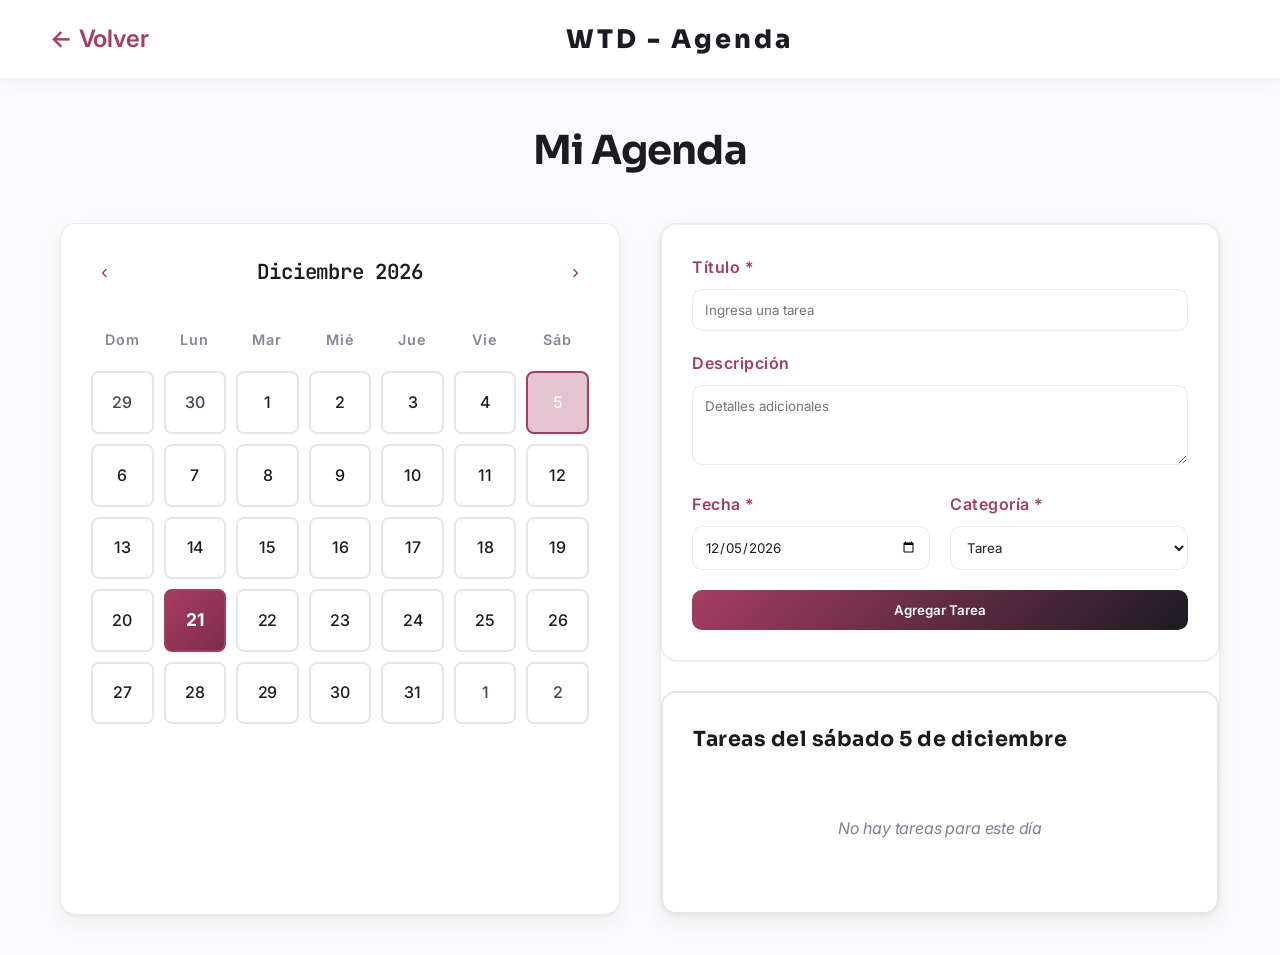
==== frontend/agenda.html @ 8a1279b1 "feat: rediseño visual en modo claro, paleta limpia y gráficos de actividad - Migra las 6 páginas de " ====
<!DOCTYPE html>
<html lang="es">
<head>
    <meta charset="UTF-8">
    <meta name="viewport" content="width=device-width, initial-scale=1.0">
    <title>Agenda - WTD</title>
    <style>
        * {
            margin: 0;
            padding: 0;
            box-sizing: border-box;
        }

        body {
            font-family: 'Segoe UI', Tahoma, Geneva, Verdana, sans-serif;
            background: linear-gradient(135deg, #fbfbfd 0%, #f3f3f6 100%);
            color: #1c1b22;
            line-height: 1.6;
        }

        /* Header */
        header {
            background: rgba(255, 255, 255, 0.9);
            backdrop-filter: blur(10px);
            border-bottom: 2px solid #a63d63;
            padding: 15px 40px;
            display: flex;
            justify-content: space-between;
            align-items: center;
            position: sticky;
            top: 0;
            z-index: 50;
            box-shadow: 0 2px 20px rgba(28, 27, 34, 0.055);
        }

        .logo {
            font-size: 1.6em;
            font-weight: 800;
            color: #a63d63;
            letter-spacing: 1px;
        }

        .back-btn {
            background: none;
            border: none;
            color: #a63d63;
            font-size: 1.5em;
            cursor: pointer;
            transition: all 0.3s;
            padding: 5px 10px;
        }

        .back-btn:hover {
            transform: translateX(-5px);
        }

        /* Main Container */
        .container {
            max-width: 1200px;
            margin: 0 auto;
            padding: 40px 20px;
        }

        .page-title {
            font-size: 2.5em;
            color: #1c1b22;
            margin-bottom: 40px;
            text-align: center;
            letter-spacing: 1px;
        }

        /* Layout */
        .agenda-layout {
            display: grid;
            grid-template-columns: 1fr 1fr;
            gap: 40px;
        }

        /* Calendar */
        .calendar-section {
            background: linear-gradient(135deg, rgba(255, 255, 255, 0.92) 0%, rgba(255, 255, 255, 0.95) 100%);
            border: 2px solid rgba(28, 27, 34, 0.11);
            border-radius: 15px;
            padding: 30px;
            backdrop-filter: blur(5px);
        }

        .calendar-header {
            display: flex;
            justify-content: space-between;
            align-items: center;
            margin-bottom: 30px;
        }

        .calendar-nav button {
            background: none;
            border: none;
            color: #a63d63;
            font-size: 1.3em;
            cursor: pointer;
            transition: all 0.3s;
            padding: 5px 10px;
        }

        .calendar-nav button:hover {
            transform: scale(1.2);
        }

        .current-date {
            font-size: 1.3em;
            color: #1c1b22;
            font-weight: 600;
        }

        .calendar-grid {
            display: grid;
            grid-template-columns: repeat(7, 1fr);
            gap: 10px;
            margin-bottom: 30px;
        }

        .day-header {
            text-align: center;
            color: #8c8499;
            font-size: 0.9em;
            font-weight: 600;
            padding: 10px 0;
            letter-spacing: 1px;
        }

        .day-cell {
            aspect-ratio: 1;
            display: flex;
            align-items: center;
            justify-content: center;
            border: 2px solid rgba(28, 27, 34, 0.11);
            border-radius: 8px;
            cursor: pointer;
            transition: all 0.3s;
            font-weight: 500;
            color: #1c1b22;
        }

        .day-cell:hover {
            border-color: #a63d63;
            background: rgba(28, 27, 34, 0.055);
        }

        .day-cell.other-month {
            color: #4a4458;
            cursor: default;
        }

        .day-cell.today {
            background: #a63d63;
            border-color: #a63d63;
            color: white;
        }

        .day-cell.selected {
            background: rgba(166, 61, 99, 0.3);
            border-color: #a63d63;
        }

        .day-cell.special-date {
            background: linear-gradient(135deg, #a63d63 0%, #7d2c4a 100%);
            border-color: #a63d63;
            color: white;
            font-weight: bold;
        }

        .day-cell.anniversary {
            background: linear-gradient(135deg, #a63d63 0%, #7d2c4a 100%);
            border-color: #a63d63;
            color: white;
            font-weight: bold;
            font-size: 1.1em;
        }

        .day-cell.semi-anniversary {
            background: linear-gradient(135deg, #2e2c36 0%, #1c1b22 100%);
            border-color: #2e2c36;
            color: white;
            font-weight: bold;
        }

        /* Tasks Section */
        .tasks-section {
            display: flex;
            flex-direction: column;
            gap: 30px;
        }

        /* Add Task Form */
        .add-task-form {
            background: linear-gradient(135deg, rgba(255, 255, 255, 0.92) 0%, rgba(255, 255, 255, 0.95) 100%);
            border: 2px solid rgba(28, 27, 34, 0.11);
            border-radius: 15px;
            padding: 30px;
            backdrop-filter: blur(5px);
        }

        .form-group {
            margin-bottom: 20px;
        }

        .form-group label {
            display: block;
            margin-bottom: 8px;
            color: #a63d63;
            font-weight: 600;
            letter-spacing: 0.5px;
        }

        .form-group input,
        .form-group textarea,
        .form-group select {
            width: 100%;
            padding: 12px;
            background: rgba(246, 243, 252, 0.9);
            border: 2px solid rgba(28, 27, 34, 0.11);
            border-radius: 8px;
            color: #1c1b22;
            font-family: inherit;
            transition: border-color 0.3s;
        }

        .form-group input:focus,
        .form-group textarea:focus,
        .form-group select:focus {
            outline: none;
            border-color: #a63d63;
        }

        .form-group textarea {
            resize: vertical;
            min-height: 80px;
        }

        .form-row {
            display: grid;
            grid-template-columns: 1fr 1fr;
            gap: 20px;
        }

        .btn {
            background: linear-gradient(135deg, #a63d63 0%, #1c1b22 100%);
            color: white;
            border: none;
            padding: 12px 30px;
            border-radius: 8px;
            cursor: pointer;
            font-weight: 600;
            transition: all 0.3s;
            width: 100%;
        }

        .btn:hover {
            transform: translateY(-2px);
            box-shadow: 0 10px 25px rgba(166, 61, 99, 0.3);
        }

        .btn:active {
            transform: translateY(0);
        }

        /* Tasks List */
        .tasks-list {
            background: linear-gradient(135deg, rgba(255, 255, 255, 0.92) 0%, rgba(255, 255, 255, 0.95) 100%);
            border: 2px solid rgba(28, 27, 34, 0.11);
            border-radius: 15px;
            padding: 30px;
            backdrop-filter: blur(5px);
        }

        .tasks-list h3 {
            color: #1c1b22;
            margin-bottom: 20px;
            font-size: 1.3em;
            letter-spacing: 0.5px;
        }

        .task-item {
            background: rgba(246, 243, 252, 0.9);
            padding: 20px;
            border-left: 4px solid #a63d63;
            border-radius: 8px;
            margin-bottom: 15px;
            display: flex;
            justify-content: space-between;
            align-items: flex-start;
            gap: 15px;
            transition: all 0.3s;
        }

        .task-item:hover {
            background: rgba(28, 27, 34, 0.028);
            transform: translateX(5px);
        }

        .task-item.completed {
            opacity: 0.6;
            border-left-color: #8c8499;
        }

        .task-item.completed .task-title {
            text-decoration: line-through;
            color: #8c8499;
        }

        .task-content {
            flex: 1;
        }

        .task-title {
            font-weight: 600;
            color: #1c1b22;
            margin-bottom: 5px;
        }

        .task-description {
            color: #8c8499;
            font-size: 0.9em;
            margin-bottom: 8px;
        }

        .task-meta {
            display: flex;
            gap: 15px;
            font-size: 0.85em;
            color: #5b5468;
        }

        .task-category {
            background: rgba(28, 27, 34, 0.11);
            color: #a63d63;
            padding: 3px 10px;
            border-radius: 12px;
        }

        .task-category[data-category="Cumples"] {
            background: rgba(192, 38, 211, 0.3);
            color: #a63d63;
            font-weight: 700;
        }

        .task-item.cumples-task {
            border-left-color: #a63d63;
        }

        .task-item.cumples-task .task-title {
            color: #a63d63;
            font-weight: 700;
        }

        .task-actions {
            display: flex;
            gap: 10px;
        }

        .task-btn {
            background: none;
            border: none;
            color: #8c8499;
            cursor: pointer;
            font-size: 1.2em;
            transition: all 0.3s;
            padding: 5px;
        }

        .task-btn:hover {
            color: #a63d63;
        }

        .no-tasks {
            text-align: center;
            color: #5b5468;
            padding: 40px 20px;
            font-style: italic;
        }

        /* Delete Modal */
        .delete-modal {
            position: fixed;
            top: 0;
            left: 0;
            width: 100%;
            height: 100%;
            background: rgba(46, 32, 60, 0.7);
            display: none;
            justify-content: center;
            align-items: center;
            z-index: 100;
            opacity: 0;
            transition: opacity 0.3s;
        }

        .delete-modal.active {
            display: flex;
            opacity: 1;
        }

        .delete-modal-content {
            background: linear-gradient(135deg, rgba(255, 255, 255, 0.9) 0%, rgba(255, 255, 255, 0.95) 100%);
            border: 2px solid #a63d63;
            border-radius: 15px;
            padding: 40px;
            max-width: 400px;
            text-align: center;
            backdrop-filter: blur(10px);
            animation: slideUp 0.3s ease;
        }

        .delete-modal-content.anniversary {
            border-color: #a63d63;
            background: linear-gradient(135deg, rgba(255, 255, 255, 0.98) 0%, rgba(255, 255, 255, 0.98) 100%);
            box-shadow: 0 0 30px rgba(219, 39, 119, 0.3);
        }

        @keyframes slideUp {
            from {
                transform: translateY(30px);
                opacity: 0;
            }
            to {
                transform: translateY(0);
                opacity: 1;
            }
        }

        .delete-modal-icon {
            font-size: 3em;
            margin-bottom: 20px;
        }

        .delete-modal-text {
            font-size: 1.2em;
            color: #1c1b22;
            margin-bottom: 30px;
            line-height: 1.6;
        }

        .delete-modal-text.anniversary {
            color: #a63d63;
            font-size: 1.4em;
            font-weight: 700;
        }

        .delete-modal-buttons {
            display: flex;
            gap: 15px;
            justify-content: center;
        }

        .delete-modal-btn {
            padding: 12px 30px;
            border: none;
            border-radius: 8px;
            font-weight: 600;
            cursor: pointer;
            transition: all 0.3s;
            font-size: 1em;
        }

        .delete-modal-btn.cancel {
            background: rgba(28, 27, 34, 0.11);
            color: #1c1b22;
            border: 2px solid rgba(166, 61, 99, 0.3);
        }

        .delete-modal-btn.cancel:hover {
            background: rgba(28, 27, 34, 0.055);
            border-color: rgba(166, 61, 99, 0.5);
        }

        .delete-modal-btn.confirm {
            background: #a63d63;
            color: white;
        }

        .delete-modal-btn.confirm:hover {
            background: #1c1b22;
            transform: scale(1.05);
        }

        .delete-modal-btn.anniversary {
            background: #a63d63;
        }

        .delete-modal-btn.anniversary:hover {
            background: #a63d63;
            transform: scale(1.05);
        }

        /* Responsive */
        @media (max-width: 1024px) {
            .agenda-layout {
                grid-template-columns: 1fr;
            }
        }

        @media (max-width: 768px) {
            .container {
                padding: 20px;
            }

            .page-title {
                font-size: 1.8em;
            }

            .form-row {
                grid-template-columns: 1fr;
            }

            .task-item {
                flex-direction: column;
            }

            .task-actions {
                justify-content: flex-end;
            }
        }
    </style>
    <link rel="stylesheet" href="css/theme.css?v=1">
</head>
<body>
    <!-- Header -->
    <header>
        <a href="index.html" class="back-btn">← Volver</a>
        <div class="logo">WTD - Agenda</div>
        <div style="width: 40px;"></div>
    </header>

    <!-- Container -->
    <div class="container">
        <h1 class="page-title">Mi Agenda</h1>

        <div class="agenda-layout">
            <!-- Calendar -->
            <div class="calendar-section">
                <div class="calendar-header">
                    <div class="calendar-nav">
                        <button id="prevMonth">‹</button>
                    </div>
                    <div class="current-date" id="currentDate">Cargando...</div>
                    <div class="calendar-nav">
                        <button id="nextMonth">›</button>
                    </div>
                </div>
                <div class="calendar-grid" id="calendar">
                    <!-- Se genera con JS -->
                </div>
            </div>

            <!-- Tasks -->
            <div class="tasks-section">
                <!-- Add Task Form -->
                <div class="add-task-form">
                    <form id="taskForm">
                        <div class="form-group">
                            <label for="taskTitle">Título *</label>
                            <input type="text" id="taskTitle" required placeholder="Ingresa una tarea">
                        </div>

                        <div class="form-group">
                            <label for="taskDescription">Descripción</label>
                            <textarea id="taskDescription" placeholder="Detalles adicionales"></textarea>
                        </div>

                        <div class="form-row">
                            <div class="form-group">
                                <label for="taskDate">Fecha *</label>
                                <input type="date" id="taskDate" required>
                            </div>
                            <div class="form-group">
                                <label for="taskCategory">Categoría *</label>
                                <select id="taskCategory" required>
                                    <option value="Tarea">Tarea</option>
                                    <option value="Clase">Clase</option>
                                    <option value="Watchlist">Watchlist</option>
                                    <option value="Cumples">Cumples</option>
                                    <option value="Otra">Otra</option>
                                </select>
                            </div>
                        </div>

                        <button type="submit" class="btn">Agregar Tarea</button>
                    </form>
                </div>

                <!-- Tasks List -->
                <div class="tasks-list">
                    <h3>Tareas del <span id="selectedDateDisplay">hoy</span></h3>
                    <div id="tasksList">
                        <p class="no-tasks">No hay tareas para este día</p>
                    </div>
                </div>
            </div>
        </div>
    </div>

    <!-- Delete Modal -->
    <div class="delete-modal" id="deleteModal">
        <div class="delete-modal-content" id="deleteModalContent">
            <div class="delete-modal-icon">💔</div>
            <p class="delete-modal-text">Amorcito, ¿segura que querés eliminar la tarea?</p>
            <div class="delete-modal-buttons">
                <button class="delete-modal-btn cancel" onclick="closeDeleteModal()">Cancelar</button>
                <button class="delete-modal-btn confirm" onclick="confirmDelete()">Eliminar</button>
            </div>
        </div>
    </div>

    <script>
        // Close modal when clicking outside
        document.getElementById('deleteModal').addEventListener('click', (e) => {
            if (e.target.id === 'deleteModal') {
                closeDeleteModal();
            }
        });
    </script>

    <script>
        // State
        let currentDate = new Date();
        let selectedDate = new Date();
        let tasks = JSON.parse(localStorage.getItem('wtdTasks')) || [];

        // Render Calendar
        function renderCalendar() {
            const year = currentDate.getFullYear();
            const month = currentDate.getMonth();

            // Update header
            const monthNames = ['Enero', 'Febrero', 'Marzo', 'Abril', 'Mayo', 'Junio',
                'Julio', 'Agosto', 'Septiembre', 'Octubre', 'Noviembre', 'Diciembre'];
            document.getElementById('currentDate').textContent = `${monthNames[month]} ${year}`;

            // Clear calendar
            const calendar = document.getElementById('calendar');
            calendar.innerHTML = '';

            // Day headers
            const dayNames = ['Dom', 'Lun', 'Mar', 'Mié', 'Jue', 'Vie', 'Sáb'];
            dayNames.forEach(day => {
                const header = document.createElement('div');
                header.className = 'day-header';
                header.textContent = day;
                calendar.appendChild(header);
            });

            // First day of month
            const firstDay = new Date(year, month, 1).getDay();

            // Days from previous month
            const prevMonthDays = new Date(year, month, 0).getDate();
            for (let i = firstDay - 1; i >= 0; i--) {
                const cell = createDayCell(prevMonthDays - i, true);
                calendar.appendChild(cell);
            }

            // Days of current month
            const daysInMonth = new Date(year, month + 1, 0).getDate();
            for (let i = 1; i <= daysInMonth; i++) {
                const cell = createDayCell(i, false);
                calendar.appendChild(cell);
            }

            // Days from next month
            const totalCells = calendar.children.length - 7; // Excluding headers
            const remainingCells = 35 - totalCells;
            for (let i = 1; i <= remainingCells; i++) {
                const cell = createDayCell(i, true);
                calendar.appendChild(cell);
            }
        }

        function createDayCell(day, otherMonth) {
            const cell = document.createElement('div');
            cell.className = 'day-cell';
            cell.textContent = day;

            if (otherMonth) {
                cell.classList.add('other-month');
            } else {
                const year = currentDate.getFullYear();
                const month = currentDate.getMonth();
                const date = new Date(year, month, day);

                // Mark special dates
                if (day === 21) {
                    if (month === 11) { // December
                        cell.classList.add('anniversary');
                    } else if (month === 5) { // June
                        cell.classList.add('semi-anniversary');
                    } else {
                        cell.classList.add('special-date');
                    }
                }

                // Mark today
                const today = new Date();
                if (date.toDateString() === today.toDateString()) {
                    cell.classList.add('today');
                }

                // Mark selected
                if (date.toDateString() === selectedDate.toDateString()) {
                    cell.classList.add('selected');
                }

                // Click handler
                cell.addEventListener('click', () => {
                    selectedDate = date;
                    renderCalendar();
                    renderTasks();
                });
            }

            return cell;
        }

        // Render Tasks
        function renderTasks() {
            const tasksList = document.getElementById('tasksList');
            const selectedDateStr = selectedDate.toISOString().split('T')[0];

            const dayNames = ['domingo', 'lunes', 'martes', 'miércoles', 'jueves', 'viernes', 'sábado'];
            const monthNames = ['enero', 'febrero', 'marzo', 'abril', 'mayo', 'junio',
                'julio', 'agosto', 'septiembre', 'octubre', 'noviembre', 'diciembre'];

            const day = selectedDate.getDate();
            const month = selectedDate.getMonth();

            const dateDisplay = `${dayNames[selectedDate.getDay()]} ${day} de ${monthNames[month]}`;
            document.getElementById('selectedDateDisplay').textContent = dateDisplay;

            const dayTasks = tasks.filter(t => t.date === selectedDateStr);

            if (dayTasks.length === 0) {
                tasksList.innerHTML = '<p class="no-tasks">No hay tareas para este día</p>';
                return;
            }

            tasksList.innerHTML = dayTasks.map((task, index) => `
                <div class="task-item ${task.completed ? 'completed' : ''} ${task.category === 'Cumples' ? 'cumples-task' : ''}">
                    <div class="task-content">
                        <div class="task-title">${task.title}</div>
                        ${task.description ? `<div class="task-description">${task.description}</div>` : ''}
                        <div class="task-meta">
                            <span class="task-category" data-category="${task.category}">${task.category}</span>
                        </div>
                    </div>
                    <div class="task-actions">
                        <button class="task-btn" onclick="toggleTask('${selectedDateStr}', ${index})" title="Completar">
                            ${task.completed ? '✓' : '○'}
                        </button>
                        <button class="task-btn" onclick="deleteTask('${selectedDateStr}', ${index})" title="Eliminar">
                            ✕
                        </button>
                    </div>
                </div>
            `).join('');
        }

        // Toggle Task
        function toggleTask(dateStr, index) {
            const dayTasks = tasks.filter(t => t.date === dateStr);
            const task = dayTasks[index];
            const taskIndex = tasks.indexOf(task);
            tasks[taskIndex].completed = !tasks[taskIndex].completed;
            saveTasks();
            renderTasks();
        }

        // Delete Task
        let deleteData = null;

        function deleteTask(dateStr, index) {
            deleteData = { dateStr, index };

            // Check if it's a special date (21st)
            const date = new Date(dateStr + 'T00:00:00');
            const day = date.getDate();
            const month = date.getMonth();

            const modalContent = document.getElementById('deleteModalContent');
            const modalText = modalContent.querySelector('.delete-modal-text');
            const confirmBtn = modalContent.querySelector('.delete-modal-btn.confirm');
            const modalIcon = modalContent.querySelector('.delete-modal-icon');

            if (day === 21) {
                modalContent.classList.add('anniversary');
                modalIcon.textContent = '💔💔💔';
                modalText.classList.add('anniversary');
                modalText.textContent = '¡¿QUERÉS CORTAR CONMIGO?!';
                confirmBtn.classList.add('anniversary');
                confirmBtn.classList.remove('confirm');
            } else {
                modalContent.classList.remove('anniversary');
                modalIcon.textContent = '💔';
                modalText.classList.remove('anniversary');
                modalText.textContent = 'Amorcito, ¿segura que querés eliminar la tarea?';
                confirmBtn.classList.remove('anniversary');
                confirmBtn.classList.add('confirm');
            }

            document.getElementById('deleteModal').classList.add('active');
        }

        function closeDeleteModal() {
            document.getElementById('deleteModal').classList.remove('active');
            deleteData = null;
        }

        function confirmDelete() {
            if (!deleteData) return;

            const { dateStr, index } = deleteData;
            const dayTasks = tasks.filter(t => t.date === dateStr);
            const task = dayTasks[index];
            const taskIndex = tasks.indexOf(task);
            tasks.splice(taskIndex, 1);
            saveTasks();
            renderTasks();
            closeDeleteModal();
        }

        // Save Tasks
        function saveTasks() {
            localStorage.setItem('wtdTasks', JSON.stringify(tasks));
        }

        // Form Submit
        document.getElementById('taskForm').addEventListener('submit', (e) => {
            e.preventDefault();

            const title = document.getElementById('taskTitle').value;
            const description = document.getElementById('taskDescription').value;
            const date = document.getElementById('taskDate').value;
            const category = document.getElementById('taskCategory').value;

            tasks.push({
                title,
                description,
                date,
                category,
                completed: false
            });

            saveTasks();

            // Select the date of the new task
            selectedDate = new Date(date + 'T00:00:00');

            // Reset form
            document.getElementById('taskForm').reset();
            document.getElementById('taskDate').value = selectedDate.toISOString().split('T')[0];

            renderCalendar();
            renderTasks();
        });

        // Calendar Navigation
        document.getElementById('prevMonth').addEventListener('click', () => {
            currentDate.setMonth(currentDate.getMonth() - 1);
            renderCalendar();
        });

        document.getElementById('nextMonth').addEventListener('click', () => {
            currentDate.setMonth(currentDate.getMonth() + 1);
            renderCalendar();
        });

        // Initialize
        document.getElementById('taskDate').valueAsDate = new Date();
        renderCalendar();
        renderTasks();
    </script>
</body>
</html>
---- frontend/css/theme.css ----
/* ── WTD · capa de diseño moderna (se carga después del <style> inline) ── */
@import url('https://fonts.googleapis.com/css2?family=Inter:wght@400;500;600;700&family=Sora:wght@600;700;800&family=JetBrains+Mono:wght@500;700&display=swap');

:root {
    --ink:        #1c1b22;
    --ink-2:      #45424f;
    --muted:      #837e90;
    --line:       rgba(28, 27, 34, 0.09);
    --line-soft:  rgba(28, 27, 34, 0.055);
    --surface:    #ffffff;
    --bg:         #fbfbfd;
    --accent:     #a63d63;
    --accent-ink: #7d2c4a;
    --accent-bg:  rgba(166, 61, 99, 0.07);
    --ok:         #0f9d6b;
    --danger:     #e11d48;
    --r:          16px;
    --shadow-sm:  0 1px 2px rgba(28,27,34,.05), 0 1px 3px rgba(28,27,34,.04);
    --shadow-md:  0 2px 4px rgba(28,27,34,.04), 0 8px 24px rgba(28,27,34,.06);
    --shadow-lg:  0 4px 8px rgba(28,27,34,.04), 0 24px 56px rgba(28,27,34,.10);
}

/* ── Tipografía ── */
body {
    font-family: 'Inter', -apple-system, BlinkMacSystemFont, 'Segoe UI', sans-serif !important;
    background: var(--bg) !important;
    color: var(--ink);
    -webkit-font-smoothing: antialiased;
    letter-spacing: -0.011em;
}

.logo, .hero-title, .page-title, .section-title, .upcoming-header h2,
.login-header, .current-month, h1, h2, h3 {
    font-family: 'Sora', 'Inter', sans-serif !important;
    letter-spacing: -0.02em;
}

.counter-display, .days-number, .ring-value, .stat-num, .stat-chip-num,
.group-count, .task-time, .current-date {
    font-family: 'JetBrains Mono', ui-monospace, monospace !important;
    font-variant-numeric: tabular-nums;
}

.hero-title {
    background: linear-gradient(120deg, var(--ink) 0%, var(--ink) 45%, var(--accent) 100%) !important;
    -webkit-background-clip: text !important;
    background-clip: text !important;
    -webkit-text-fill-color: transparent !important;
}

/* ── Header ── */
header {
    background: rgba(255, 255, 255, 0.82) !important;
    backdrop-filter: saturate(180%) blur(14px);
    -webkit-backdrop-filter: saturate(180%) blur(14px);
    border-bottom: 1px solid var(--line-soft) !important;
}
.logo { color: var(--ink) !important; letter-spacing: 3px !important; }
.hamburger span { background: var(--ink-2) !important; }

/* ── Sidebar ── */
.sidebar {
    background: var(--surface) !important;
    border-right: 1px solid var(--line) !important;
    box-shadow: var(--shadow-lg);
}
.sidebar nav a { color: var(--ink-2) !important; border-radius: 10px !important; font-weight: 500; }
.sidebar nav a:hover { background: rgba(28,27,34,.04) !important; color: var(--ink) !important; }
.sidebar nav a.active { background: var(--accent-bg) !important; color: var(--accent) !important; }
.sidebar nav a.logout-link { color: var(--danger) !important; }
.sidebar-overlay { background: rgba(28, 27, 34, 0.28) !important; backdrop-filter: blur(2px); }

/* ── Superficies: tarjetas, paneles, items ── */
.counter-block, .stat-card, .task-card, .task-item, .upcoming-item, .group,
.calendar-section, .tasks-section, .right-panel, .section, .add-task-form,
.item-row, .stat-chip, .login-container, .drawer, .detail-panel,
.task-detail-panel, .modal, .delete-modal-content, .modal-overlay > div {
    background: var(--surface) !important;
    border: 1px solid var(--line) !important;
    border-radius: var(--r) !important;
    box-shadow: var(--shadow-sm);
}

.counter-block, .login-container, .calendar-section, .tasks-section,
.right-panel, .drawer, .detail-panel, .task-detail-panel,
.delete-modal-content { box-shadow: var(--shadow-md); }

.drawer, .detail-panel, .task-detail-panel, .delete-modal-content,
.modal { box-shadow: var(--shadow-lg); }

.stat-card:hover, .task-card:hover, .upcoming-item:hover, .item-row:hover {
    box-shadow: var(--shadow-md);
    border-color: rgba(28,27,34,.14) !important;
}

/* ── Números y acentos ── */
.days-number, .counter-display, .stat-num, .ring-value { color: var(--ink) !important; }
.days-label, .stat-name, .counter-label, .numbers-title, .ring-sublabel,
.hero-eyebrow { color: var(--muted) !important; }
.hero-subtitle, .page-subtitle { color: var(--muted) !important; }

.romantic-phrase {
    background: var(--accent-bg) !important;
    border: 1px solid rgba(166, 61, 99, 0.14) !important;
    border-left: 3px solid var(--accent) !important;
    border-radius: 4px var(--r) var(--r) 4px !important;
}
.romantic-phrase p { color: var(--accent-ink) !important; }

/* ── Botones ── */
.hero-btn, .btn, .login-btn, .new-task-btn, .btn-submit, .today-btn,
.modal-btn, .delete-modal-btn, .tdp-btn, .detail-btn, .filter-btn, .tab-btn {
    font-family: 'Inter', sans-serif !important;
    border-radius: 10px !important;
    font-weight: 600 !important;
    transition: transform .15s ease, box-shadow .2s ease, background .2s ease !important;
}
.hero-btn.primary, .login-btn, .new-task-btn, .btn-submit, .modal-btn.confirm,
.delete-modal-btn.confirm {
    background: var(--ink) !important;
    color: #fff !important;
    border: 1px solid var(--ink) !important;
    box-shadow: var(--shadow-sm);
}
.hero-btn.primary:hover, .login-btn:hover, .new-task-btn:hover,
.btn-submit:hover { transform: translateY(-1px); box-shadow: var(--shadow-md); }

.hero-btn.secondary, .btn-cancel, .modal-btn.cancel, .delete-modal-btn.cancel,
.today-btn {
    background: var(--surface) !important;
    color: var(--ink) !important;
    border: 1px solid var(--line) !important;
}
.hero-btn.secondary:hover, .btn-cancel:hover, .today-btn:hover {
    background: #f6f6f9 !important;
    border-color: rgba(28,27,34,.16) !important;
}
.delete-modal-btn.confirm, .modal-btn.confirm, .tdp-btn.delete, .detail-btn.delete {
    background: var(--danger) !important;
    border-color: var(--danger) !important;
    color: #fff !important;
}

/* ── Inputs ── */
input, select, textarea {
    font-family: 'Inter', sans-serif !important;
    background: #fff !important;
    color: var(--ink) !important;
    border: 1px solid var(--line) !important;
    border-radius: 10px !important;
    transition: border-color .18s, box-shadow .18s;
}
input:focus, select:focus, textarea:focus {
    outline: none !important;
    border-color: var(--accent) !important;
    box-shadow: 0 0 0 3px rgba(166, 61, 99, 0.12) !important;
}

/* ── Anillo del aniversario ── */
.ring-bg { stroke: rgba(28,27,34,.08) !important; }

/* ── Overlays ── */
.detail-overlay, .drawer-overlay, .task-detail-overlay, .modal-overlay,
.delete-modal {
    background: rgba(28, 27, 34, 0.26) !important;
    backdrop-filter: blur(3px);
    -webkit-backdrop-filter: blur(3px);
}

/* ── Footer ── */
footer {
    background: transparent !important;
    border-top: 1px solid var(--line-soft) !important;
    color: var(--muted) !important;
}
.footer-link { color: var(--accent) !important; }

/* ── Scrollbar ── */
::-webkit-scrollbar { width: 10px; height: 10px; }
::-webkit-scrollbar-track { background: transparent; }
::-webkit-scrollbar-thumb { background: rgba(28,27,34,.14); border-radius: 8px; border: 3px solid var(--bg); }
::-webkit-scrollbar-thumb:hover { background: rgba(28,27,34,.24); }

/* ── Hero: mejor distribución ── */
.hero-left { border-right: 1px solid var(--line-soft) !important; }
.hero-right { background: transparent !important; }
.hero-left::before { display: none; }

/* ── Insights (gráficos de actividad) ── */
.insights-section {
    padding: 56px 70px;
    border-top: 1px solid var(--line-soft);
}
.insights-container { max-width: 1080px; margin: 0 auto; }
.insights-header {
    display: flex; align-items: baseline; justify-content: space-between;
    margin-bottom: 22px;
}
.insights-header h2 { font-size: 1.35em; color: var(--ink); }
.insights-sub { font-size: .8em; color: var(--muted); letter-spacing: .04em; }

.insights-grid {
    display: grid;
    grid-template-columns: 1.6fr 1fr 1fr;
    gap: 16px;
}
.insight-card {
    background: var(--surface);
    border: 1px solid var(--line);
    border-radius: var(--r);
    padding: 20px 22px;
    box-shadow: var(--shadow-sm);
    transition: box-shadow .2s, border-color .2s;
}
.insight-card:hover { box-shadow: var(--shadow-md); }
.insight-title {
    font-size: .7em; letter-spacing: .16em; text-transform: uppercase;
    color: var(--muted); margin-bottom: 18px; font-weight: 600;
}

/* Barras */
.bars { display: flex; align-items: flex-end; gap: 10px; height: 140px; }
.bar-col { flex: 1; display: flex; flex-direction: column; align-items: center; height: 100%; }
.bar-value {
    font-family: 'JetBrains Mono', monospace; font-size: .72em;
    color: var(--ink-2); height: 16px; font-weight: 700;
}
.bar-track {
    flex: 1; width: 100%; max-width: 44px; display: flex; align-items: flex-end;
    background: rgba(28,27,34,.04); border-radius: 8px; overflow: hidden;
}
.bar-fill {
    width: 100%; border-radius: 8px;
    background: linear-gradient(180deg, var(--accent) 0%, var(--accent-ink) 100%);
    min-height: 3px;
    animation: barGrow .7s cubic-bezier(.4,0,.2,1) both;
}
@keyframes barGrow { from { transform: scaleY(0); transform-origin: bottom; } }
.bar-label {
    font-size: .68em; color: var(--muted); margin-top: 8px;
    text-transform: uppercase; letter-spacing: .06em;
}

/* Donut */
.donut-row { display: flex; align-items: center; gap: 18px; }
.donut { width: 104px; height: 104px; flex-shrink: 0; transform: rotate(-90deg); }
.donut circle { fill: none; stroke-width: 4.2; }
.donut-track { stroke: rgba(28,27,34,.06); }
.donut-seg { transition: stroke-dasharray .8s ease; }
.legend { list-style: none; display: flex; flex-direction: column; gap: 8px; flex: 1; min-width: 0; }
.legend li { display: flex; align-items: center; gap: 8px; font-size: .8em; }
.legend .dot { width: 8px; height: 8px; border-radius: 50%; flex-shrink: 0; }
.legend-name { color: var(--ink-2); flex: 1; overflow: hidden; text-overflow: ellipsis; white-space: nowrap; }
.legend-num { font-family: 'JetBrains Mono', monospace; color: var(--muted); font-size: .95em; }

/* Completadas */
.progress-big {
    font-family: 'JetBrains Mono', monospace; font-size: 2.6em;
    font-weight: 700; color: var(--ink); line-height: 1; margin-bottom: 14px;
}
.progress-track { height: 8px; background: rgba(28,27,34,.06); border-radius: 99px; overflow: hidden; }
.progress-fill {
    height: 100%; width: 0; border-radius: 99px;
    background: linear-gradient(90deg, var(--ok) 0%, #34c896 100%);
    transition: width 1s cubic-bezier(.4,0,.2,1);
}
.progress-note { font-size: .78em; color: var(--muted); margin-top: 10px; }

@media (max-width: 900px) {
    .insights-section { padding: 40px 24px; }
    .insights-grid { grid-template-columns: 1fr; }
}

/* ── Detalles finales ── */
.back-link, .back-btn, .view-all-link, a { text-underline-offset: 3px; }
.back-link, .back-btn { text-decoration: none !important; color: var(--accent) !important; font-weight: 600; }
.back-link:hover, .back-btn:hover { color: var(--accent-ink) !important; }
.empty-state-text, .no-tasks, .no-upcoming { color: var(--muted) !important; }
.toast { border-radius: 12px !important; box-shadow: var(--shadow-lg) !important; }
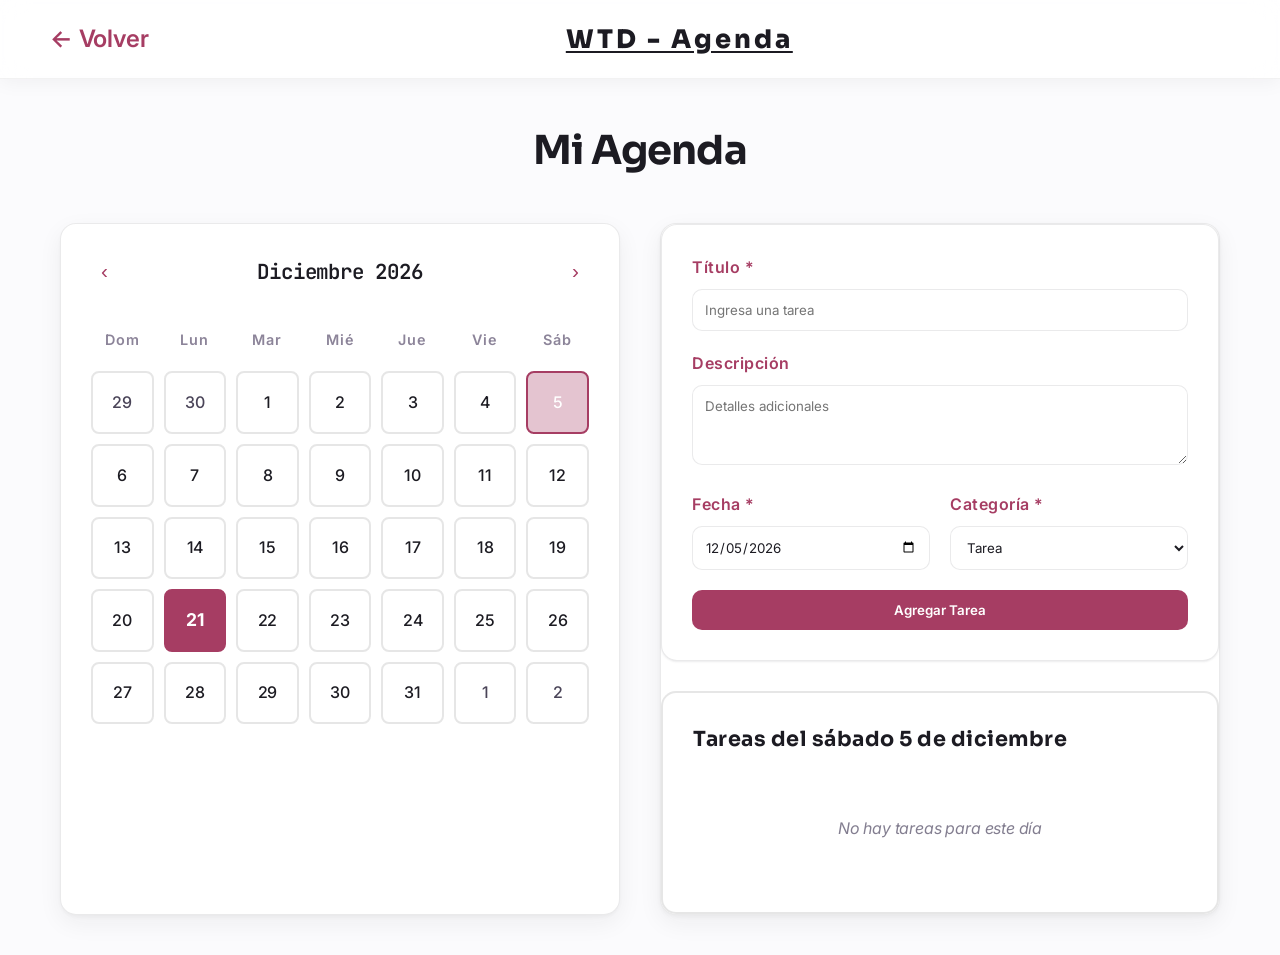
==== commit 9482c6b5: "feat: alta de tareas desde el calendario, home con agenda lateral y color plano Calendario - Saca el" ====
--- a/frontend/agenda.html
+++ b/frontend/agenda.html
@@ -13,7 +13,7 @@
 
         body {
             font-family: 'Segoe UI', Tahoma, Geneva, Verdana, sans-serif;
-            background: linear-gradient(135deg, #fbfbfd 0%, #f3f3f6 100%);
+            background: #fbfbfd;
             color: #1c1b22;
             line-height: 1.6;
         }
@@ -78,7 +78,7 @@
 
         /* Calendar */
         .calendar-section {
-            background: linear-gradient(135deg, rgba(255, 255, 255, 0.92) 0%, rgba(255, 255, 255, 0.95) 100%);
+            background: #ffffff;
             border: 2px solid rgba(28, 27, 34, 0.11);
             border-radius: 15px;
             padding: 30px;
@@ -163,14 +163,14 @@
         }
 
         .day-cell.special-date {
-            background: linear-gradient(135deg, #a63d63 0%, #7d2c4a 100%);
+            background: #a63d63;
             border-color: #a63d63;
             color: white;
             font-weight: bold;
         }
 
         .day-cell.anniversary {
-            background: linear-gradient(135deg, #a63d63 0%, #7d2c4a 100%);
+            background: #a63d63;
             border-color: #a63d63;
             color: white;
             font-weight: bold;
@@ -178,7 +178,7 @@
         }
 
         .day-cell.semi-anniversary {
-            background: linear-gradient(135deg, #2e2c36 0%, #1c1b22 100%);
+            background: #2e2c36;
             border-color: #2e2c36;
             color: white;
             font-weight: bold;
@@ -193,7 +193,7 @@
 
         /* Add Task Form */
         .add-task-form {
-            background: linear-gradient(135deg, rgba(255, 255, 255, 0.92) 0%, rgba(255, 255, 255, 0.95) 100%);
+            background: #ffffff;
             border: 2px solid rgba(28, 27, 34, 0.11);
             border-radius: 15px;
             padding: 30px;
@@ -244,7 +244,7 @@
         }
 
         .btn {
-            background: linear-gradient(135deg, #a63d63 0%, #1c1b22 100%);
+            background: #a63d63;
             color: white;
             border: none;
             padding: 12px 30px;
@@ -266,7 +266,7 @@
 
         /* Tasks List */
         .tasks-list {
-            background: linear-gradient(135deg, rgba(255, 255, 255, 0.92) 0%, rgba(255, 255, 255, 0.95) 100%);
+            background: #ffffff;
             border: 2px solid rgba(28, 27, 34, 0.11);
             border-radius: 15px;
             padding: 30px;
@@ -401,7 +401,7 @@
         }
 
         .delete-modal-content {
-            background: linear-gradient(135deg, rgba(255, 255, 255, 0.9) 0%, rgba(255, 255, 255, 0.95) 100%);
+            background: #ffffff;
             border: 2px solid #a63d63;
             border-radius: 15px;
             padding: 40px;
@@ -413,7 +413,7 @@
 
         .delete-modal-content.anniversary {
             border-color: #a63d63;
-            background: linear-gradient(135deg, rgba(255, 255, 255, 0.98) 0%, rgba(255, 255, 255, 0.98) 100%);
+            background: #ffffff;
             box-shadow: 0 0 30px rgba(219, 39, 119, 0.3);
         }
 
@@ -521,13 +521,13 @@
             }
         }
     </style>
-    <link rel="stylesheet" href="css/theme.css?v=1">
+    <link rel="stylesheet" href="css/theme.css?v=3">
 </head>
 <body>
     <!-- Header -->
     <header>
         <a href="index.html" class="back-btn">← Volver</a>
-        <div class="logo">WTD - Agenda</div>
+        <a href="index.html" class="logo">WTD - Agenda</a>
         <div style="width: 40px;"></div>
     </header>
 
--- a/frontend/css/theme.css
+++ b/frontend/css/theme.css
@@ -42,10 +42,9 @@
 }
 
 .hero-title {
-    background: linear-gradient(120deg, var(--ink) 0%, var(--ink) 45%, var(--accent) 100%) !important;
-    -webkit-background-clip: text !important;
-    background-clip: text !important;
-    -webkit-text-fill-color: transparent !important;
+    background: none !important;
+    -webkit-text-fill-color: var(--ink) !important;
+    color: var(--ink) !important;
 }
 
 /* ── Header ── */
@@ -231,7 +230,7 @@
 }
 .bar-fill {
     width: 100%; border-radius: 8px;
-    background: linear-gradient(180deg, var(--accent) 0%, var(--accent-ink) 100%);
+    background: var(--accent);
     min-height: 3px;
     animation: barGrow .7s cubic-bezier(.4,0,.2,1) both;
 }
@@ -261,7 +260,7 @@
 .progress-track { height: 8px; background: rgba(28,27,34,.06); border-radius: 99px; overflow: hidden; }
 .progress-fill {
     height: 100%; width: 0; border-radius: 99px;
-    background: linear-gradient(90deg, var(--ok) 0%, #34c896 100%);
+    background: var(--ok);
     transition: width 1s cubic-bezier(.4,0,.2,1);
 }
 .progress-note { font-size: .78em; color: var(--muted); margin-top: 10px; }
@@ -277,3 +276,84 @@
 .back-link:hover, .back-btn:hover { color: var(--accent-ink) !important; }
 .empty-state-text, .no-tasks, .no-upcoming { color: var(--muted) !important; }
 .toast { border-radius: 12px !important; box-shadow: var(--shadow-lg) !important; }
+
+/* ── Home: agenda "Lo que viene" ── */
+.hero { align-items: stretch; }
+.hero-right { justify-content: flex-start !important; padding-top: 60px !important; gap: 16px !important; }
+
+.agenda-head {
+    display: flex;
+    align-items: baseline;
+    justify-content: space-between;
+    gap: 12px;
+}
+.agenda-list {
+    display: flex;
+    flex-direction: column;
+    gap: 18px;
+    overflow-y: auto;
+    max-height: calc(100vh - 220px);
+    padding-right: 4px;
+}
+.agenda-group { display: flex; flex-direction: column; gap: 7px; }
+.agenda-day {
+    font-size: 0.7em;
+    font-weight: 700;
+    letter-spacing: 0.13em;
+    text-transform: uppercase;
+    color: var(--muted);
+    padding-bottom: 2px;
+}
+.agenda-item {
+    display: flex;
+    align-items: center;
+    gap: 11px;
+    background: var(--surface);
+    border: 1px solid var(--line);
+    border-radius: 12px;
+    padding: 11px 14px;
+    cursor: pointer;
+    box-shadow: var(--shadow-sm);
+    transition: box-shadow .18s, transform .18s;
+}
+.agenda-item:hover { box-shadow: var(--shadow-md); transform: translateX(2px); }
+.agenda-icon { font-size: 1.05em; flex-shrink: 0; }
+.agenda-text { flex: 1; min-width: 0; }
+.agenda-title {
+    font-size: 0.92em;
+    color: var(--ink);
+    white-space: nowrap;
+    overflow: hidden;
+    text-overflow: ellipsis;
+}
+.agenda-meta { font-size: 0.75em; color: var(--muted); margin-top: 2px; }
+.agenda-shared { flex-shrink: 0; font-size: 0.85em; }
+.agenda-empty {
+    color: var(--muted);
+    font-size: 0.9em;
+    font-style: italic;
+    padding: 20px 0;
+}
+
+/* ── Home: "Nuestros números" como sección propia ── */
+.numbers-section { padding: 56px 70px 0; }
+.numbers-body {
+    display: grid;
+    grid-template-columns: auto 1fr;
+    gap: 28px 40px;
+    align-items: center;
+}
+.numbers-section .numbers-title { display: none; }
+.numbers-body .numbers-top { grid-column: 1; }
+.numbers-body .stats-grid { grid-column: 2; grid-template-columns: repeat(4, 1fr); }
+.numbers-body .romantic-phrase { grid-column: 1 / -1; }
+
+@media (max-width: 900px) {
+    .numbers-section { padding: 40px 24px 0; }
+    .numbers-body { grid-template-columns: 1fr; }
+    .numbers-body .numbers-top, .numbers-body .stats-grid { grid-column: 1; }
+    .numbers-body .stats-grid { grid-template-columns: 1fr 1fr; }
+    .agenda-list { max-height: none; }
+}
+
+.counter-display { white-space: nowrap; font-size: clamp(1.3em, 2.3vw, 2.1em) !important; }
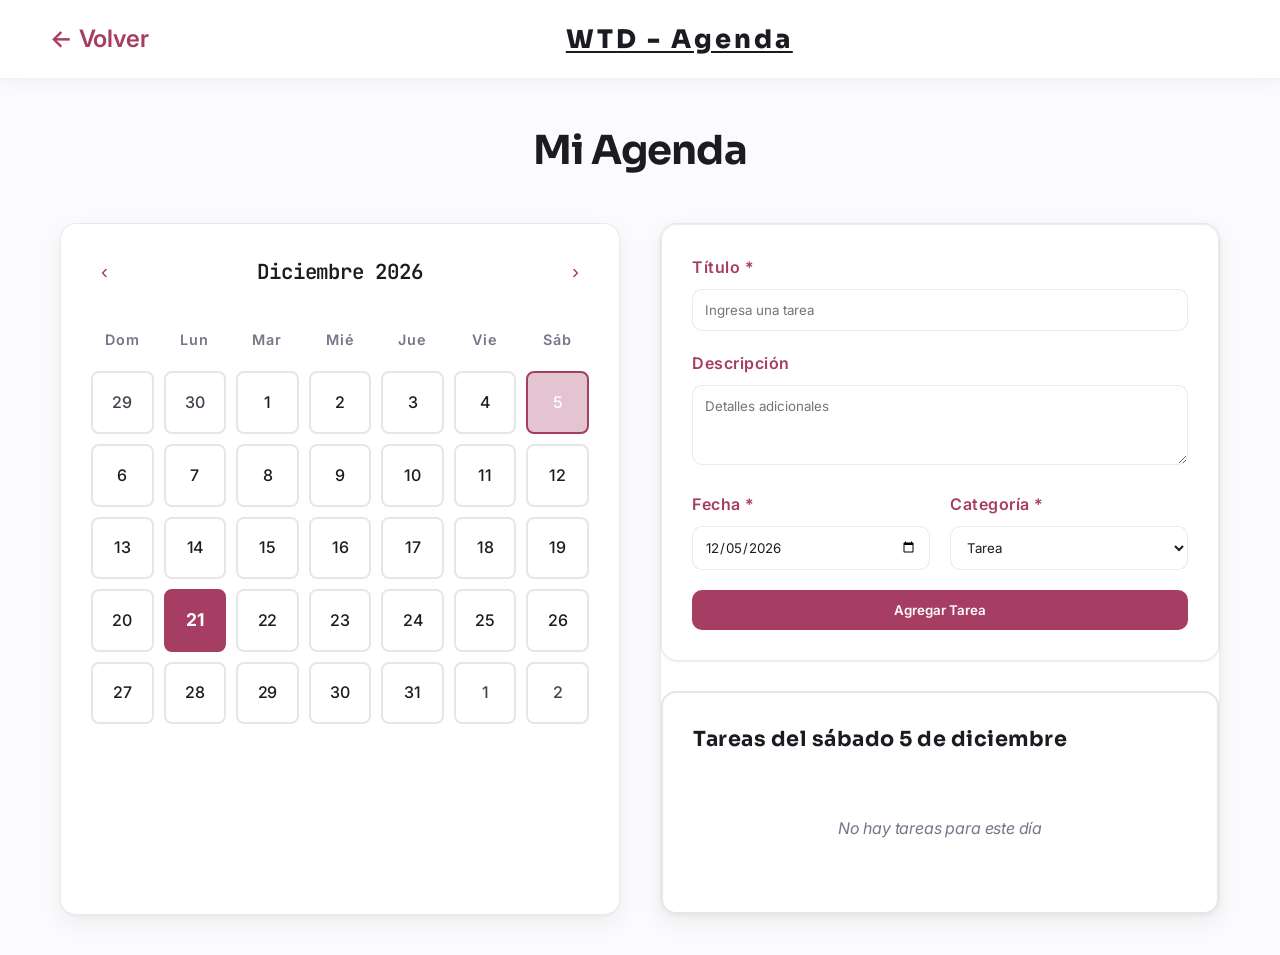
==== commit 6baa8a5e: "feat: modo oscuro, Watchlist con TMDB y cumpleaños como marca en el calendario - Modo oscuro (Claro/" ====
--- a/frontend/agenda.html
+++ b/frontend/agenda.html
@@ -3,6 +3,7 @@
 <head>
     <meta charset="UTF-8">
     <meta name="viewport" content="width=device-width, initial-scale=1.0">
+    <script src="js/theme.js?v=2"></script>
     <title>Agenda - WTD</title>
     <style>
         * {
@@ -13,16 +14,16 @@
 
         body {
             font-family: 'Segoe UI', Tahoma, Geneva, Verdana, sans-serif;
-            background: #fbfbfd;
-            color: #1c1b22;
+            background: var(--bg);
+            color: var(--ink);
             line-height: 1.6;
         }
 
         /* Header */
         header {
-            background: rgba(255, 255, 255, 0.9);
+            background: var(--glass);
             backdrop-filter: blur(10px);
-            border-bottom: 2px solid #a63d63;
+            border-bottom: 2px solid var(--accent);
             padding: 15px 40px;
             display: flex;
             justify-content: space-between;
@@ -36,14 +37,14 @@
         .logo {
             font-size: 1.6em;
             font-weight: 800;
-            color: #a63d63;
+            color: var(--accent);
             letter-spacing: 1px;
         }
 
         .back-btn {
             background: none;
             border: none;
-            color: #a63d63;
+            color: var(--accent);
             font-size: 1.5em;
             cursor: pointer;
             transition: all 0.3s;
@@ -63,7 +64,7 @@
 
         .page-title {
             font-size: 2.5em;
-            color: #1c1b22;
+            color: var(--ink);
             margin-bottom: 40px;
             text-align: center;
             letter-spacing: 1px;
@@ -78,8 +79,8 @@
 
         /* Calendar */
         .calendar-section {
-            background: #ffffff;
-            border: 2px solid rgba(28, 27, 34, 0.11);
+            background: var(--surface);
+            border: 2px solid rgba(var(--ink-rgb), 0.11);
             border-radius: 15px;
             padding: 30px;
             backdrop-filter: blur(5px);
@@ -95,7 +96,7 @@
         .calendar-nav button {
             background: none;
             border: none;
-            color: #a63d63;
+            color: var(--accent);
             font-size: 1.3em;
             cursor: pointer;
             transition: all 0.3s;
@@ -108,7 +109,7 @@
 
         .current-date {
             font-size: 1.3em;
-            color: #1c1b22;
+            color: var(--ink);
             font-weight: 600;
         }
 
@@ -121,7 +122,7 @@
 
         .day-header {
             text-align: center;
-            color: #8c8499;
+            color: var(--muted);
             font-size: 0.9em;
             font-weight: 600;
             padding: 10px 0;
@@ -133,53 +134,53 @@
             display: flex;
             align-items: center;
             justify-content: center;
-            border: 2px solid rgba(28, 27, 34, 0.11);
+            border: 2px solid rgba(var(--ink-rgb), 0.11);
             border-radius: 8px;
             cursor: pointer;
             transition: all 0.3s;
             font-weight: 500;
-            color: #1c1b22;
+            color: var(--ink);
         }
 
         .day-cell:hover {
-            border-color: #a63d63;
-            background: rgba(28, 27, 34, 0.055);
+            border-color: var(--accent);
+            background: rgba(var(--ink-rgb), 0.055);
         }
 
         .day-cell.other-month {
-            color: #4a4458;
+            color: var(--ink-2);
             cursor: default;
         }
 
         .day-cell.today {
-            background: #a63d63;
-            border-color: #a63d63;
-            color: white;
+            background: var(--accent);
+            border-color: var(--accent);
+            color: var(--on-accent);
         }
 
         .day-cell.selected {
-            background: rgba(166, 61, 99, 0.3);
-            border-color: #a63d63;
+            background: rgba(var(--accent-rgb), 0.3);
+            border-color: var(--accent);
         }
 
         .day-cell.special-date {
-            background: #a63d63;
-            border-color: #a63d63;
-            color: white;
+            background: var(--accent);
+            border-color: var(--accent);
+            color: var(--on-accent);
             font-weight: bold;
         }
 
         .day-cell.anniversary {
-            background: #a63d63;
-            border-color: #a63d63;
-            color: white;
+            background: var(--accent);
+            border-color: var(--accent);
+            color: var(--on-accent);
             font-weight: bold;
             font-size: 1.1em;
         }
 
         .day-cell.semi-anniversary {
-            background: #2e2c36;
-            border-color: #2e2c36;
+            background: var(--ink-2);
+            border-color: var(--ink-2);
             color: white;
             font-weight: bold;
         }
@@ -193,8 +194,8 @@
 
         /* Add Task Form */
         .add-task-form {
-            background: #ffffff;
-            border: 2px solid rgba(28, 27, 34, 0.11);
+            background: var(--surface);
+            border: 2px solid rgba(var(--ink-rgb), 0.11);
             border-radius: 15px;
             padding: 30px;
             backdrop-filter: blur(5px);
@@ -207,7 +208,7 @@
         .form-group label {
             display: block;
             margin-bottom: 8px;
-            color: #a63d63;
+            color: var(--accent);
             font-weight: 600;
             letter-spacing: 0.5px;
         }
@@ -217,10 +218,10 @@
         .form-group select {
             width: 100%;
             padding: 12px;
-            background: rgba(246, 243, 252, 0.9);
-            border: 2px solid rgba(28, 27, 34, 0.11);
+            background: var(--glass);
+            border: 2px solid rgba(var(--ink-rgb), 0.11);
             border-radius: 8px;
-            color: #1c1b22;
+            color: var(--ink);
             font-family: inherit;
             transition: border-color 0.3s;
         }
@@ -229,7 +230,7 @@
         .form-group textarea:focus,
         .form-group select:focus {
             outline: none;
-            border-color: #a63d63;
+            border-color: var(--accent);
         }
 
         .form-group textarea {
@@ -244,8 +245,8 @@
         }
 
         .btn {
-            background: #a63d63;
-            color: white;
+            background: var(--accent);
+            color: var(--on-accent);
             border: none;
             padding: 12px 30px;
             border-radius: 8px;
@@ -257,7 +258,7 @@
 
         .btn:hover {
             transform: translateY(-2px);
-            box-shadow: 0 10px 25px rgba(166, 61, 99, 0.3);
+            box-shadow: 0 10px 25px rgba(var(--accent-rgb), 0.3);
         }
 
         .btn:active {
@@ -266,24 +267,24 @@
 
         /* Tasks List */
         .tasks-list {
-            background: #ffffff;
-            border: 2px solid rgba(28, 27, 34, 0.11);
+            background: var(--surface);
+            border: 2px solid rgba(var(--ink-rgb), 0.11);
             border-radius: 15px;
             padding: 30px;
             backdrop-filter: blur(5px);
         }
 
         .tasks-list h3 {
-            color: #1c1b22;
+            color: var(--ink);
             margin-bottom: 20px;
             font-size: 1.3em;
             letter-spacing: 0.5px;
         }
 
         .task-item {
-            background: rgba(246, 243, 252, 0.9);
+            background: var(--glass);
             padding: 20px;
-            border-left: 4px solid #a63d63;
+            border-left: 4px solid var(--accent);
             border-radius: 8px;
             margin-bottom: 15px;
             display: flex;
@@ -294,18 +295,18 @@
         }
 
         .task-item:hover {
-            background: rgba(28, 27, 34, 0.028);
+            background: rgba(var(--ink-rgb), 0.028);
             transform: translateX(5px);
         }
 
         .task-item.completed {
             opacity: 0.6;
-            border-left-color: #8c8499;
+            border-left-color: var(--muted);
         }
 
         .task-item.completed .task-title {
             text-decoration: line-through;
-            color: #8c8499;
+            color: var(--muted);
         }
 
         .task-content {
@@ -314,12 +315,12 @@
 
         .task-title {
             font-weight: 600;
-            color: #1c1b22;
+            color: var(--ink);
             margin-bottom: 5px;
         }
 
         .task-description {
-            color: #8c8499;
+            color: var(--muted);
             font-size: 0.9em;
             margin-bottom: 8px;
         }
@@ -328,28 +329,28 @@
             display: flex;
             gap: 15px;
             font-size: 0.85em;
-            color: #5b5468;
+            color: var(--ink-2);
         }
 
         .task-category {
-            background: rgba(28, 27, 34, 0.11);
-            color: #a63d63;
+            background: rgba(var(--ink-rgb), 0.11);
+            color: var(--accent);
             padding: 3px 10px;
             border-radius: 12px;
         }
 
         .task-category[data-category="Cumples"] {
             background: rgba(192, 38, 211, 0.3);
-            color: #a63d63;
+            color: var(--accent);
             font-weight: 700;
         }
 
         .task-item.cumples-task {
-            border-left-color: #a63d63;
+            border-left-color: var(--accent);
         }
 
         .task-item.cumples-task .task-title {
-            color: #a63d63;
+            color: var(--accent);
             font-weight: 700;
         }
 
@@ -361,7 +362,7 @@
         .task-btn {
             background: none;
             border: none;
-            color: #8c8499;
+            color: var(--muted);
             cursor: pointer;
             font-size: 1.2em;
             transition: all 0.3s;
@@ -369,12 +370,12 @@
         }
 
         .task-btn:hover {
-            color: #a63d63;
+            color: var(--accent);
         }
 
         .no-tasks {
             text-align: center;
-            color: #5b5468;
+            color: var(--ink-2);
             padding: 40px 20px;
             font-style: italic;
         }
@@ -401,8 +402,8 @@
         }
 
         .delete-modal-content {
-            background: #ffffff;
-            border: 2px solid #a63d63;
+            background: var(--surface);
+            border: 2px solid var(--accent);
             border-radius: 15px;
             padding: 40px;
             max-width: 400px;
@@ -412,8 +413,8 @@
         }
 
         .delete-modal-content.anniversary {
-            border-color: #a63d63;
-            background: #ffffff;
+            border-color: var(--accent);
+            background: var(--surface);
             box-shadow: 0 0 30px rgba(219, 39, 119, 0.3);
         }
 
@@ -435,13 +436,13 @@
 
         .delete-modal-text {
             font-size: 1.2em;
-            color: #1c1b22;
+            color: var(--ink);
             margin-bottom: 30px;
             line-height: 1.6;
         }
 
         .delete-modal-text.anniversary {
-            color: #a63d63;
+            color: var(--accent);
             font-size: 1.4em;
             font-weight: 700;
         }
@@ -463,32 +464,32 @@
         }
 
         .delete-modal-btn.cancel {
-            background: rgba(28, 27, 34, 0.11);
-            color: #1c1b22;
-            border: 2px solid rgba(166, 61, 99, 0.3);
+            background: rgba(var(--ink-rgb), 0.11);
+            color: var(--ink);
+            border: 2px solid rgba(var(--accent-rgb), 0.3);
         }
 
         .delete-modal-btn.cancel:hover {
-            background: rgba(28, 27, 34, 0.055);
-            border-color: rgba(166, 61, 99, 0.5);
+            background: rgba(var(--ink-rgb), 0.055);
+            border-color: rgba(var(--accent-rgb), 0.5);
         }
 
         .delete-modal-btn.confirm {
-            background: #a63d63;
-            color: white;
+            background: var(--accent);
+            color: var(--on-accent);
         }
 
         .delete-modal-btn.confirm:hover {
-            background: #1c1b22;
+            background: var(--btn);
             transform: scale(1.05);
         }
 
         .delete-modal-btn.anniversary {
-            background: #a63d63;
+            background: var(--accent);
         }
 
         .delete-modal-btn.anniversary:hover {
-            background: #a63d63;
+            background: var(--accent);
             transform: scale(1.05);
         }
 
@@ -521,7 +522,7 @@
             }
         }
     </style>
-    <link rel="stylesheet" href="css/theme.css?v=3">
+    <link rel="stylesheet" href="css/theme.css?v=7">
 </head>
 <body>
     <!-- Header -->
--- a/frontend/css/theme.css
+++ b/frontend/css/theme.css
@@ -2,22 +2,67 @@
 @import url('https://fonts.googleapis.com/css2?family=Inter:wght@400;500;600;700&family=Sora:wght@600;700;800&family=JetBrains+Mono:wght@500;700&display=swap');
 
 :root {
+    color-scheme: light;
     --ink:        #1c1b22;
+    --ink-rgb:    28, 27, 34;
     --ink-2:      #45424f;
-    --muted:      #837e90;
-    --line:       rgba(28, 27, 34, 0.09);
-    --line-soft:  rgba(28, 27, 34, 0.055);
+    --muted:      #7a7389;
+    --faint:      #a49dae;
+    --line:       rgba(var(--ink-rgb), 0.09);
+    --line-soft:  rgba(var(--ink-rgb), 0.055);
     --surface:    #ffffff;
+    --surface-2:  #f6f6f9;
+    --pop:        rgba(255, 255, 255, 0.98);
+    --glass:      rgba(255, 255, 255, 0.82);
+    --glass-soft: rgba(255, 255, 255, 0.55);
     --bg:         #fbfbfd;
     --accent:     #a63d63;
+    --accent-rgb: 166, 61, 99;
     --accent-ink: #7d2c4a;
-    --accent-bg:  rgba(166, 61, 99, 0.07);
+    --accent-bg:  rgba(var(--accent-rgb), 0.07);
     --ok:         #0f9d6b;
     --danger:     #e11d48;
+    --on-accent:  #ffffff;
+    --btn:        #1c1b22;
+    --on-btn:     #ffffff;
+    --btn-hover:  #000000;
+    --confirm-hover: #1c1b22;
     --r:          16px;
     --shadow-sm:  0 1px 2px rgba(28,27,34,.05), 0 1px 3px rgba(28,27,34,.04);
     --shadow-md:  0 2px 4px rgba(28,27,34,.04), 0 8px 24px rgba(28,27,34,.06);
     --shadow-lg:  0 4px 8px rgba(28,27,34,.04), 0 24px 56px rgba(28,27,34,.10);
+}
+
+/* ── Modo oscuro ──
+   No es la paleta invertida: fondo azul marino casi negro, superficies que se
+   despegan por luminosidad (no por sombra), texto casi blanco (no puro) y
+   acento celeste, como la referencia de Watch Next. */
+:root[data-theme="dark"] {
+    color-scheme: dark;
+    --bg:         #0c121c;
+    --surface:    #1a1f29;
+    --surface-2:  #242a36;
+    --pop:        rgba(30, 36, 47, 0.98);
+    --glass:      rgba(12, 18, 28, 0.82);
+    --glass-soft: rgba(12, 18, 28, 0.55);
+    --ink:        #eef1f6;
+    --ink-rgb:    238, 241, 246;
+    --ink-2:      #cbd2de;
+    --muted:      #9aa5b5;
+    --faint:      #6b7686;
+    --accent:     #4cc3ee;
+    --accent-rgb: 76, 195, 238;
+    --accent-ink: #8fdcf7;
+    --on-accent:  #05212c;
+    --ok:         #3cc695;
+    --danger:     #fb6385;
+    --btn:        #eef1f6;
+    --on-btn:     #0d131c;
+    --btn-hover:  #ffffff;
+    --confirm-hover: #b4234a;
+    --shadow-sm:  0 1px 2px rgba(0,0,0,.35);
+    --shadow-md:  0 2px 6px rgba(0,0,0,.35), 0 8px 24px rgba(0,0,0,.30);
+    --shadow-lg:  0 4px 10px rgba(0,0,0,.4), 0 24px 56px rgba(0,0,0,.5);
 }
 
 /* ── Tipografía ── */
@@ -49,7 +94,7 @@
 
 /* ── Header ── */
 header {
-    background: rgba(255, 255, 255, 0.82) !important;
+    background: var(--glass) !important;
     backdrop-filter: saturate(180%) blur(14px);
     -webkit-backdrop-filter: saturate(180%) blur(14px);
     border-bottom: 1px solid var(--line-soft) !important;
@@ -64,7 +109,7 @@
     box-shadow: var(--shadow-lg);
 }
 .sidebar nav a { color: var(--ink-2) !important; border-radius: 10px !important; font-weight: 500; }
-.sidebar nav a:hover { background: rgba(28,27,34,.04) !important; color: var(--ink) !important; }
+.sidebar nav a:hover { background: rgba(var(--ink-rgb), .04) !important; color: var(--ink) !important; }
 .sidebar nav a.active { background: var(--accent-bg) !important; color: var(--accent) !important; }
 .sidebar nav a.logout-link { color: var(--danger) !important; }
 .sidebar-overlay { background: rgba(28, 27, 34, 0.28) !important; backdrop-filter: blur(2px); }
@@ -89,7 +134,7 @@
 
 .stat-card:hover, .task-card:hover, .upcoming-item:hover, .item-row:hover {
     box-shadow: var(--shadow-md);
-    border-color: rgba(28,27,34,.14) !important;
+    border-color: rgba(var(--ink-rgb), .14) !important;
 }
 
 /* ── Números y acentos ── */
@@ -100,7 +145,7 @@
 
 .romantic-phrase {
     background: var(--accent-bg) !important;
-    border: 1px solid rgba(166, 61, 99, 0.14) !important;
+    border: 1px solid rgba(var(--accent-rgb), 0.14) !important;
     border-left: 3px solid var(--accent) !important;
     border-radius: 4px var(--r) var(--r) 4px !important;
 }
@@ -116,9 +161,9 @@
 }
 .hero-btn.primary, .login-btn, .new-task-btn, .btn-submit, .modal-btn.confirm,
 .delete-modal-btn.confirm {
-    background: var(--ink) !important;
-    color: #fff !important;
-    border: 1px solid var(--ink) !important;
+    background: var(--btn) !important;
+    color: var(--on-btn) !important;
+    border: 1px solid var(--btn) !important;
     box-shadow: var(--shadow-sm);
 }
 .hero-btn.primary:hover, .login-btn:hover, .new-task-btn:hover,
@@ -131,8 +176,8 @@
     border: 1px solid var(--line) !important;
 }
 .hero-btn.secondary:hover, .btn-cancel:hover, .today-btn:hover {
-    background: #f6f6f9 !important;
-    border-color: rgba(28,27,34,.16) !important;
+    background: var(--surface-2) !important;
+    border-color: rgba(var(--ink-rgb), .16) !important;
 }
 .delete-modal-btn.confirm, .modal-btn.confirm, .tdp-btn.delete, .detail-btn.delete {
     background: var(--danger) !important;
@@ -143,7 +188,7 @@
 /* ── Inputs ── */
 input, select, textarea {
     font-family: 'Inter', sans-serif !important;
-    background: #fff !important;
+    background: var(--surface) !important;
     color: var(--ink) !important;
     border: 1px solid var(--line) !important;
     border-radius: 10px !important;
@@ -152,11 +197,11 @@
 input:focus, select:focus, textarea:focus {
     outline: none !important;
     border-color: var(--accent) !important;
-    box-shadow: 0 0 0 3px rgba(166, 61, 99, 0.12) !important;
+    box-shadow: 0 0 0 3px rgba(var(--accent-rgb), 0.12) !important;
 }
 
 /* ── Anillo del aniversario ── */
-.ring-bg { stroke: rgba(28,27,34,.08) !important; }
+.ring-bg { stroke: rgba(var(--ink-rgb), .08) !important; }
 
 /* ── Overlays ── */
 .detail-overlay, .drawer-overlay, .task-detail-overlay, .modal-overlay,
@@ -177,8 +222,8 @@
 /* ── Scrollbar ── */
 ::-webkit-scrollbar { width: 10px; height: 10px; }
 ::-webkit-scrollbar-track { background: transparent; }
-::-webkit-scrollbar-thumb { background: rgba(28,27,34,.14); border-radius: 8px; border: 3px solid var(--bg); }
-::-webkit-scrollbar-thumb:hover { background: rgba(28,27,34,.24); }
+::-webkit-scrollbar-thumb { background: rgba(var(--ink-rgb), .14); border-radius: 8px; border: 3px solid var(--bg); }
+::-webkit-scrollbar-thumb:hover { background: rgba(var(--ink-rgb), .24); }
 
 /* ── Hero: mejor distribución ── */
 .hero-left { border-right: 1px solid var(--line-soft) !important; }
@@ -226,7 +271,7 @@
 }
 .bar-track {
     flex: 1; width: 100%; max-width: 44px; display: flex; align-items: flex-end;
-    background: rgba(28,27,34,.04); border-radius: 8px; overflow: hidden;
+    background: rgba(var(--ink-rgb), .04); border-radius: 8px; overflow: hidden;
 }
 .bar-fill {
     width: 100%; border-radius: 8px;
@@ -244,7 +289,7 @@
 .donut-row { display: flex; align-items: center; gap: 18px; }
 .donut { width: 104px; height: 104px; flex-shrink: 0; transform: rotate(-90deg); }
 .donut circle { fill: none; stroke-width: 4.2; }
-.donut-track { stroke: rgba(28,27,34,.06); }
+.donut-track { stroke: rgba(var(--ink-rgb), .06); }
 .donut-seg { transition: stroke-dasharray .8s ease; }
 .legend { list-style: none; display: flex; flex-direction: column; gap: 8px; flex: 1; min-width: 0; }
 .legend li { display: flex; align-items: center; gap: 8px; font-size: .8em; }
@@ -257,7 +302,7 @@
     font-family: 'JetBrains Mono', monospace; font-size: 2.6em;
     font-weight: 700; color: var(--ink); line-height: 1; margin-bottom: 14px;
 }
-.progress-track { height: 8px; background: rgba(28,27,34,.06); border-radius: 99px; overflow: hidden; }
+.progress-track { height: 8px; background: rgba(var(--ink-rgb), .06); border-radius: 99px; overflow: hidden; }
 .progress-fill {
     height: 100%; width: 0; border-radius: 99px;
     background: var(--ok);
@@ -277,23 +322,46 @@
 .empty-state-text, .no-tasks, .no-upcoming { color: var(--muted) !important; }
 .toast { border-radius: 12px !important; box-shadow: var(--shadow-lg) !important; }
 
-/* ── Home: agenda "Lo que viene" ── */
-.hero { align-items: stretch; }
-.hero-right { justify-content: flex-start !important; padding-top: 60px !important; gap: 16px !important; }
+/* ── Home: todo por encima del pliegue, sin scroll de página ──
+   Cada columna del hero mide lo que necesita su propio contenido — antes
+   .hero-left se estiraba a la altura de .hero-right (que es más alta,
+   por la lista) y el divisor entre ambas quedaba larguísimo, colgando
+   mucho más abajo que el botón "Ver Calendario". Con align-items:start
+   cada columna define su propia altura, así que .hero termina siendo tan
+   alto como la lista de "Lo que viene" (que sigue con su tope y su scroll
+   propio) — y como ya no se fuerza a 100vh, "Nuestros números" sube
+   solo, sin tocarlo. */
+.above-fold {
+    display: flex;
+    flex-direction: column;
+}
+.hero { align-items: start; }
+.hero-right {
+    justify-content: flex-start !important;
+    padding-top: 60px !important;
+    gap: 16px !important;
+}
+.numbers-section { flex: 0 0 auto; }
 
 .agenda-head {
     display: flex;
     align-items: baseline;
     justify-content: space-between;
     gap: 12px;
+    flex-shrink: 0;
 }
 .agenda-list {
     display: flex;
     flex-direction: column;
     gap: 18px;
     overflow-y: auto;
-    max-height: calc(100vh - 220px);
+    max-height: 400px;
     padding-right: 4px;
+    padding-bottom: 4px;
+    /* Si hay más tareas de las que entran, que se note como un desvanecido
+       y no como un corte a la mitad de una tarjeta. */
+    -webkit-mask-image: linear-gradient(to bottom, #000 calc(100% - 28px), transparent 100%);
+    mask-image: linear-gradient(to bottom, #000 calc(100% - 28px), transparent 100%);
 }
 .agenda-group { display: flex; flex-direction: column; gap: 7px; }
 .agenda-day {
@@ -317,7 +385,7 @@
     transition: box-shadow .18s, transform .18s;
 }
 .agenda-item:hover { box-shadow: var(--shadow-md); transform: translateX(2px); }
-.agenda-icon { font-size: 1.05em; flex-shrink: 0; }
+.agenda-dot { width: 9px; height: 9px; border-radius: 50%; flex-shrink: 0; }
 .agenda-text { flex: 1; min-width: 0; }
 .agenda-title {
     font-size: 0.92em;
@@ -328,6 +396,25 @@
 }
 .agenda-meta { font-size: 0.75em; color: var(--muted); margin-top: 2px; }
 .agenda-shared { flex-shrink: 0; font-size: 0.85em; }
+.agenda-actions { display: flex; gap: 4px; opacity: 0; transition: opacity .18s; flex-shrink: 0; }
+.agenda-item:hover .agenda-actions { opacity: 1; }
+.agenda-action-btn {
+    background: none;
+    border: 1px solid var(--line);
+    color: var(--muted);
+    width: 24px;
+    height: 24px;
+    border-radius: 6px;
+    cursor: pointer;
+    font-size: 0.72em;
+    display: flex;
+    align-items: center;
+    justify-content: center;
+    transition: background .15s, color .15s;
+}
+.agenda-action-btn:hover { background: rgba(var(--ink-rgb), 0.07); color: var(--ink); }
+.agenda-action-btn.done:hover  { color: var(--ok); }
+.agenda-action-btn.delete:hover { color: var(--danger); }
 .agenda-empty {
     color: var(--muted);
     font-size: 0.9em;
@@ -343,7 +430,7 @@
     gap: 28px 40px;
     align-items: center;
 }
-.numbers-section .numbers-title { display: none; }
+.numbers-section .numbers-title { display: none !important; }
 .numbers-body .numbers-top { grid-column: 1; }
 .numbers-body .stats-grid { grid-column: 2; grid-template-columns: repeat(4, 1fr); }
 .numbers-body .romantic-phrase { grid-column: 1 / -1; }
@@ -353,7 +440,104 @@
     .numbers-body { grid-template-columns: 1fr; }
     .numbers-body .numbers-top, .numbers-body .stats-grid { grid-column: 1; }
     .numbers-body .stats-grid { grid-template-columns: 1fr 1fr; }
-    .agenda-list { max-height: none; }
+    .agenda-list { max-height: 340px; }
 }
 
 .counter-display { white-space: nowrap; font-size: clamp(1.3em, 2.3vw, 2.1em) !important; }
+
+
+/* ── Ajuste de apariencia (en el menú lateral) ── */
+li.theme-setting { list-style: none; margin: 8px 0 !important; padding: 0 10px; }
+.side-nav .theme-setting { padding: 0 12px; margin: 0 0 14px; }
+.theme-setting .ts-label { display: block; font-size: 0.72em; font-weight: 700; letter-spacing: .6px; text-transform: uppercase; color: var(--muted); margin-bottom: 8px; }
+.theme-setting .ts-seg { display: flex; background: rgba(var(--ink-rgb), 0.06); border-radius: 10px; padding: 3px; gap: 2px; }
+.theme-setting .ts-seg button {
+    flex: 1; border: none; background: none; font: inherit; font-size: 0.82em; font-weight: 600;
+    color: var(--muted); padding: 7px 4px; border-radius: 8px; cursor: pointer; transition: background .15s, color .15s;
+}
+.theme-setting .ts-seg button:hover { color: var(--ink); }
+.theme-setting .ts-seg button.on { background: var(--surface); color: var(--ink); box-shadow: var(--shadow-sm); }
+:root[data-theme="dark"] .theme-setting .ts-seg button.on { background: var(--surface-2); }
+
+/* El menú lateral cerrado no debe filtrar su sombra al borde de la pantalla. */
+.sidebar:not(.active) { box-shadow: none !important; }
+
+/* ── Modo oscuro: ajustes finos ── */
+:root[data-theme="dark"] {
+    /* En oscuro lo "pasado" se hunde (más oscuro), no se aclara. */
+}
+:root[data-theme="dark"] .day-cell.past:not(.other-month) { background: rgba(0, 0, 0, 0.22); }
+:root[data-theme="dark"] .day-cell.other-month { background: rgba(0, 0, 0, 0.34); }
+:root[data-theme="dark"] .day-cell.selected,
+:root[data-theme="dark"] .day-cell.selected.other-month,
+:root[data-theme="dark"] .day-cell.selected.past { background: rgba(var(--accent-rgb), 0.09); }
+:root[data-theme="dark"] .day-cell:hover { background: rgba(var(--ink-rgb), 0.05); }
+
+/* Textos sobre fondos de color: el tono oscuro de día se vuelve claro. */
+:root[data-theme="dark"] .sync-banner { color: #f5a3b5; }
+:root[data-theme="dark"] .sync-banner.info { color: #7fdcb9; }
+:root[data-theme="dark"] .sync-banner.warn { color: #f2b390; }
+:root[data-theme="dark"] .tag.movie { color: #9dbbe6; }
+:root[data-theme="dark"] .detail-badge,
+:root[data-theme="dark"] .tdp-badge { color: #15141a; }
+
+/* Pósters sin imagen: bloque de color más sobrio. */
+:root[data-theme="dark"] .poster.broken {
+    background: linear-gradient(155deg, hsl(var(--h, 330) 38% 40%), hsl(calc(var(--h, 330) + 40) 42% 22%));
+}
+:root[data-theme="dark"] .poster.broken .ph { color: rgba(255, 255, 255, 0.85); }
+
+:root[data-theme="dark"] .banner { color: #f2b390; }
+
+:root[data-theme="dark"] body { background: linear-gradient(180deg, #0a1019 0%, #0f1826 100%) fixed !important; }
+:root[data-theme="dark"] .poster.broken {
+    background: linear-gradient(155deg, hsl(var(--h, 200) 38% 40%), hsl(calc(var(--h, 200) + 40) 42% 22%));
+}
+:root[data-theme="dark"] .tabs button.on,
+:root[data-theme="dark"] .seg button.on { background: #384051; box-shadow: none; }
+
+/* ── Calendario en oscuro: más calmo ──
+   Lo que más gritaba eran los chips activos en blanco, el celeste de "hoy"
+   y las píldoras a todo color. Todo baja un escalón: neutros para lo activo,
+   acento solo donde marca "hoy", píldoras algo desaturadas y grilla más fina. */
+:root[data-theme="dark"] .cal-filter-chip.active,
+:root[data-theme="dark"] .cal-filter-toggle.active {
+    background: rgba(var(--ink-rgb), 0.14);
+    border-color: rgba(var(--ink-rgb), 0.22);
+    color: var(--ink);
+}
+:root[data-theme="dark"] .cal-filter-chip { color: var(--muted); }
+:root[data-theme="dark"] .cal-filter-chip:hover { color: var(--ink); }
+
+:root[data-theme="dark"] .calendar-nav button {
+    background: rgba(var(--ink-rgb), 0.06);
+    border-color: rgba(var(--ink-rgb), 0.12);
+    color: var(--ink-2);
+}
+:root[data-theme="dark"] .calendar-nav button:hover {
+    background: rgba(var(--ink-rgb), 0.12);
+    border-color: rgba(var(--ink-rgb), 0.2);
+}
+
+/* Hoy: el número sigue marcado, pero la celda no se tiñe de celeste. */
+:root[data-theme="dark"] .day-cell.today .day-num {
+    background: rgba(var(--accent-rgb), 0.9);
+    color: var(--on-accent);
+}
+:root[data-theme="dark"] .day-cell.selected,
+:root[data-theme="dark"] .day-cell.selected.other-month,
+:root[data-theme="dark"] .day-cell.selected.past { background: rgba(var(--ink-rgb), 0.045); }
+:root[data-theme="dark"] .day-cell.selected .day-num { outline-color: rgba(var(--ink-rgb), 0.4); }
+
+/* Píldoras: menos saturadas y apenas atenuadas. */
+:root[data-theme="dark"] .event-pill { filter: saturate(0.7) brightness(0.92); }
+:root[data-theme="dark"] .event-pill:hover { filter: saturate(0.85) brightness(1.05); }
+:root[data-theme="dark"] .day-cell.past:not(.other-month) .event-pill { filter: grayscale(0.85) brightness(0.85); opacity: 0.7; }
+:root[data-theme="dark"] .day-cell.other-month .event-pill { filter: grayscale(1) brightness(0.8); opacity: 0.55; }
+:root[data-theme="dark"] .bday-mark { background: rgba(var(--ink-rgb), 0.09); color: var(--ink-2); }
+:root[data-theme="dark"] .bday-mark:hover { background: rgba(var(--ink-rgb), 0.16); }
+
+/* Líneas de la grilla más finas. */
+:root[data-theme="dark"] .day-cell { border-right-color: rgba(var(--ink-rgb), 0.04); border-bottom-color: rgba(var(--ink-rgb), 0.04); }
+:root[data-theme="dark"] .day-header { color: var(--muted); border-bottom-color: rgba(var(--ink-rgb), 0.06); }
+:root[data-theme="dark"] .quick-add { border-color: rgba(var(--ink-rgb), 0.14); }
